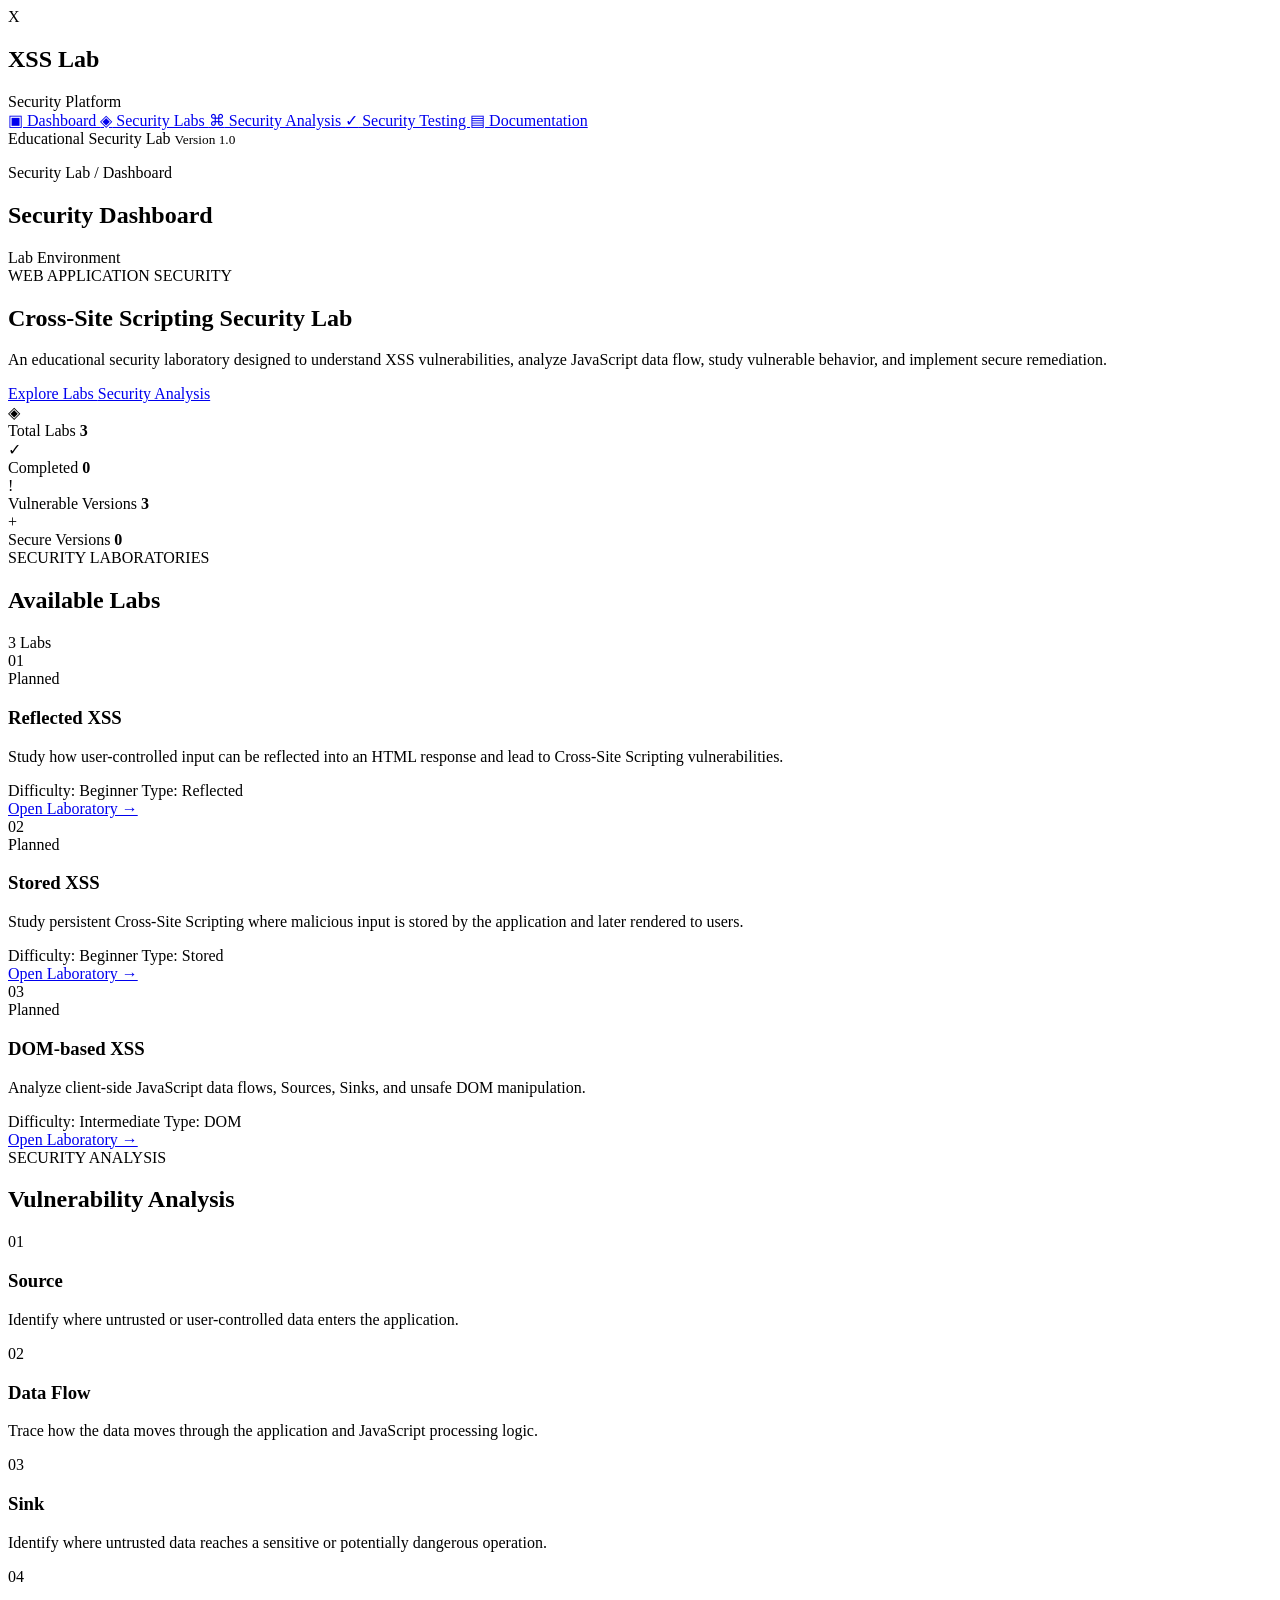
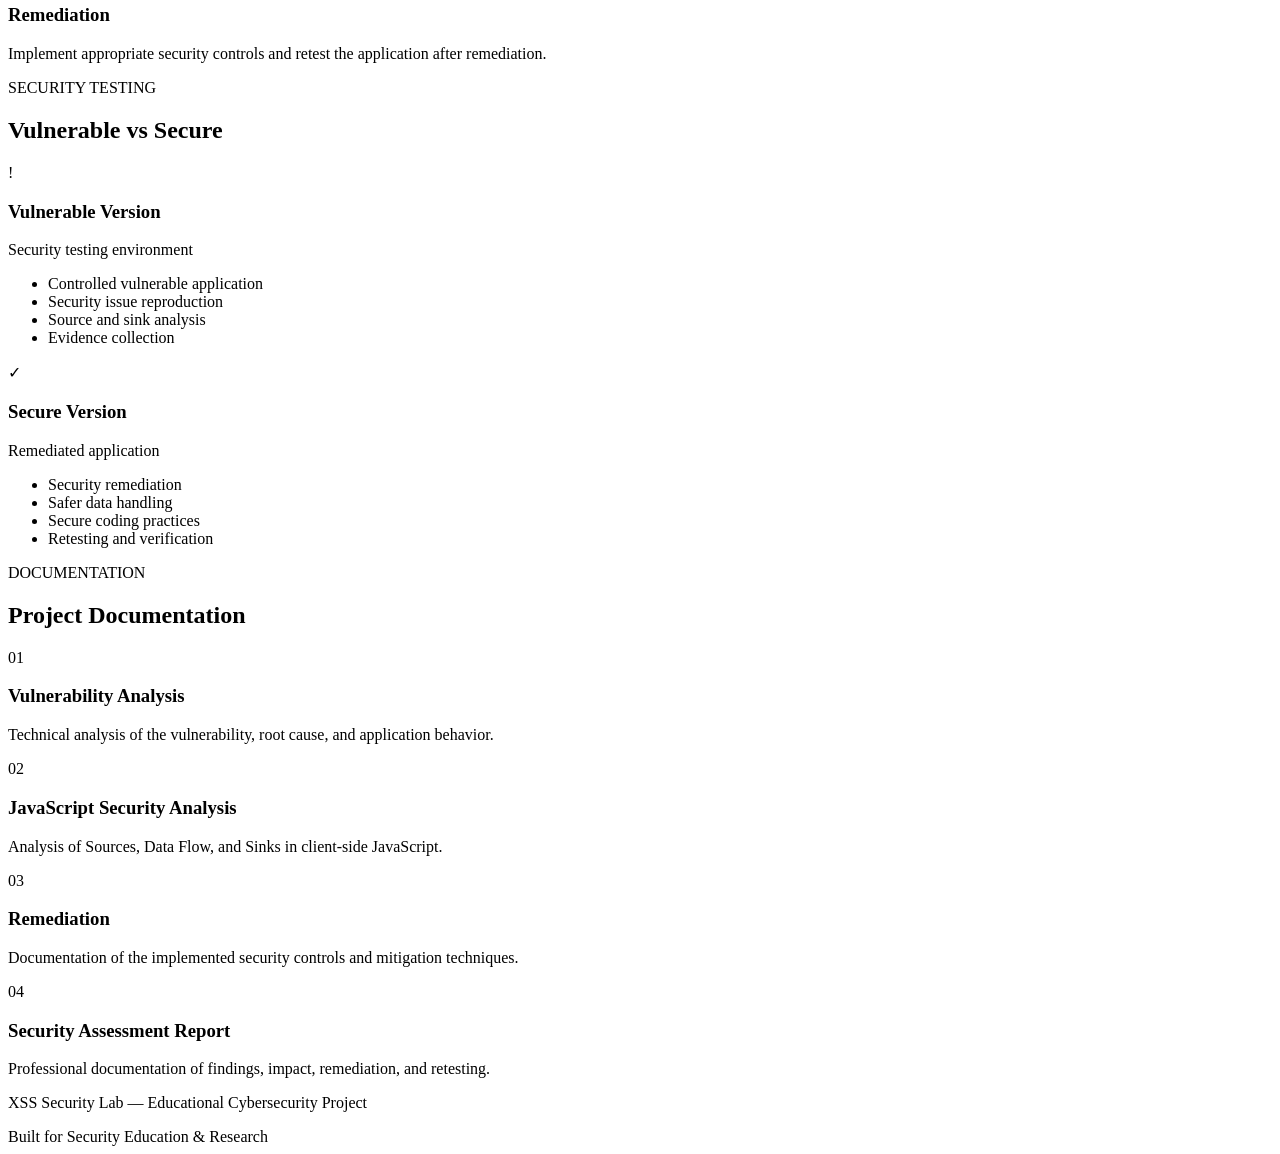
==== XSS-Security-labs/Dashboard/index.html @ 7c074885 "Create Dashboard/index.html" ====
<!DOCTYPE html>
<html lang="en">
<head>
    <meta charset="UTF-8">
    <meta name="viewport" content="width=device-width, initial-scale=1.0">

    <title>XSS Security Lab | Dashboard</title>

    <link rel="stylesheet" href="style.css">
</head>

<body>

    <div class="app">

        <!-- Sidebar -->
        <aside class="sidebar">

            <div class="brand">
                <div class="brand-icon">X</div>

                <div>
                    <h1>XSS Lab</h1>
                    <span>Security Platform</span>
                </div>
            </div>

            <nav class="navigation">

                <a href="#" class="nav-link active">
                    <span>▣</span>
                    Dashboard
                </a>

                <a href="#labs" class="nav-link">
                    <span>◈</span>
                    Security Labs
                </a>

                <a href="#analysis" class="nav-link">
                    <span>⌘</span>
                    Security Analysis
                </a>

                <a href="#testing" class="nav-link">
                    <span>✓</span>
                    Security Testing
                </a>

                <a href="#documentation" class="nav-link">
                    <span>▤</span>
                    Documentation
                </a>

            </nav>

            <div class="sidebar-footer">
                <span>Educational Security Lab</span>
                <small>Version 1.0</small>
            </div>

        </aside>


        <!-- Main Content -->
        <main class="main-content">

            <!-- Topbar -->
            <header class="topbar">

                <div>
                    <p class="breadcrumb">Security Lab / Dashboard</p>
                    <h2>Security Dashboard</h2>
                </div>

                <div class="status">
                    <span class="status-dot"></span>
                    Lab Environment
                </div>

            </header>


            <!-- Hero -->
            <section class="hero">

                <div class="hero-content">

                    <span class="eyebrow">
                        WEB APPLICATION SECURITY
                    </span>

                    <h1>
                        Cross-Site Scripting
                        <span>Security Lab</span>
                    </h1>

                    <p>
                        An educational security laboratory designed to
                        understand XSS vulnerabilities, analyze JavaScript
                        data flow, study vulnerable behavior, and implement
                        secure remediation.
                    </p>

                    <div class="hero-actions">

                        <a href="#labs" class="btn primary">
                            Explore Labs
                        </a>

                        <a href="#analysis" class="btn secondary">
                            Security Analysis
                        </a>

                    </div>

                </div>

            </section>


            <!-- Statistics -->
            <section class="stats-grid">

                <div class="stat-card">

                    <div class="stat-icon">◈</div>

                    <div>
                        <span>Total Labs</span>
                        <strong>3</strong>
                    </div>

                </div>


                <div class="stat-card">

                    <div class="stat-icon">✓</div>

                    <div>
                        <span>Completed</span>
                        <strong>0</strong>
                    </div>

                </div>


                <div class="stat-card">

                    <div class="stat-icon">!</div>

                    <div>
                        <span>Vulnerable Versions</span>
                        <strong>3</strong>
                    </div>

                </div>


                <div class="stat-card">

                    <div class="stat-icon">+</div>

                    <div>
                        <span>Secure Versions</span>
                        <strong>0</strong>
                    </div>

                </div>

            </section>


            <!-- Labs -->
            <section class="section" id="labs">

                <div class="section-header">

                    <div>
                        <span class="section-label">
                            SECURITY LABORATORIES
                        </span>

                        <h2>Available Labs</h2>
                    </div>

                    <span class="section-count">
                        3 Labs
                    </span>

                </div>


                <div class="labs-grid">


                    <!-- Reflected XSS -->
                    <article class="lab-card">

                        <div class="lab-header">

                            <div class="lab-number">
                                01
                            </div>

                            <span class="badge planned">
                                Planned
                            </span>

                        </div>

                        <h3>
                            Reflected XSS
                        </h3>

                        <p>
                            Study how user-controlled input can be reflected
                            into an HTML response and lead to Cross-Site
                            Scripting vulnerabilities.
                        </p>

                        <div class="lab-meta">

                            <span>
                                Difficulty: Beginner
                            </span>

                            <span>
                                Type: Reflected
                            </span>

                        </div>

                        <a
                            href="../labs/reflected-xss/index.html"
                            class="lab-link"
                        >
                            Open Laboratory →
                        </a>

                    </article>


                    <!-- Stored XSS -->
                    <article class="lab-card">

                        <div class="lab-header">

                            <div class="lab-number">
                                02
                            </div>

                            <span class="badge planned">
                                Planned
                            </span>

                        </div>

                        <h3>
                            Stored XSS
                        </h3>

                        <p>
                            Study persistent Cross-Site Scripting where
                            malicious input is stored by the application
                            and later rendered to users.
                        </p>

                        <div class="lab-meta">

                            <span>
                                Difficulty: Beginner
                            </span>

                            <span>
                                Type: Stored
                            </span>

                        </div>

                        <a
                            href="../labs/stored-xss/index.html"
                            class="lab-link"
                        >
                            Open Laboratory →
                        </a>

                    </article>


                    <!-- DOM XSS -->
                    <article class="lab-card">

                        <div class="lab-header">

                            <div class="lab-number">
                                03
                            </div>

                            <span class="badge planned">
                                Planned
                            </span>

                        </div>

                        <h3>
                            DOM-based XSS
                        </h3>

                        <p>
                            Analyze client-side JavaScript data flows,
                            Sources, Sinks, and unsafe DOM manipulation.
                        </p>

                        <div class="lab-meta">

                            <span>
                                Difficulty: Intermediate
                            </span>

                            <span>
                                Type: DOM
                            </span>

                        </div>

                        <a
                            href="../labs/dom-xss/index.html"
                            class="lab-link"
                        >
                            Open Laboratory →
                        </a>

                    </article>

                </div>

            </section>


            <!-- Security Analysis -->
            <section class="section" id="analysis">

                <div class="section-header">

                    <div>
                        <span class="section-label">
                            SECURITY ANALYSIS
                        </span>

                        <h2>Vulnerability Analysis</h2>
                    </div>

                </div>


                <div class="analysis-grid">

                    <div class="analysis-card">

                        <span class="analysis-number">
                            01
                        </span>

                        <h3>Source</h3>

                        <p>
                            Identify where untrusted or user-controlled
                            data enters the application.
                        </p>

                    </div>


                    <div class="analysis-card">

                        <span class="analysis-number">
                            02
                        </span>

                        <h3>Data Flow</h3>

                        <p>
                            Trace how the data moves through the application
                            and JavaScript processing logic.
                        </p>

                    </div>


                    <div class="analysis-card">

                        <span class="analysis-number">
                            03
                        </span>

                        <h3>Sink</h3>

                        <p>
                            Identify where untrusted data reaches a sensitive
                            or potentially dangerous operation.
                        </p>

                    </div>


                    <div class="analysis-card">

                        <span class="analysis-number">
                            04
                        </span>

                        <h3>Remediation</h3>

                        <p>
                            Implement appropriate security controls and
                            retest the application after remediation.
                        </p>

                    </div>

                </div>

            </section>


            <!-- Testing -->
            <section class="section" id="testing">

                <div class="section-header">

                    <div>
                        <span class="section-label">
                            SECURITY TESTING
                        </span>

                        <h2>Vulnerable vs Secure</h2>
                    </div>

                </div>


                <div class="comparison">

                    <div class="comparison-card vulnerable">

                        <div class="comparison-title">

                            <span class="comparison-icon">
                                !
                            </span>

                            <div>
                                <h3>Vulnerable Version</h3>
                                <span>Security testing environment</span>
                            </div>

                        </div>

                        <ul>

                            <li>
                                Controlled vulnerable application
                            </li>

                            <li>
                                Security issue reproduction
                            </li>

                            <li>
                                Source and sink analysis
                            </li>

                            <li>
                                Evidence collection
                            </li>

                        </ul>

                    </div>


                    <div class="comparison-card secure">

                        <div class="comparison-title">

                            <span class="comparison-icon">
                                ✓
                            </span>

                            <div>
                                <h3>Secure Version</h3>
                                <span>Remediated application</span>
                            </div>

                        </div>

                        <ul>

                            <li>
                                Security remediation
                            </li>

                            <li>
                                Safer data handling
                            </li>

                            <li>
                                Secure coding practices
                            </li>

                            <li>
                                Retesting and verification
                            </li>

                        </ul>

                    </div>

                </div>

            </section>


            <!-- Documentation -->
            <section class="section" id="documentation">

                <div class="section-header">

                    <div>
                        <span class="section-label">
                            DOCUMENTATION
                        </span>

                        <h2>Project Documentation</h2>
                    </div>

                </div>


                <div class="documentation-list">

                    <div class="doc-item">

                        <span>01</span>

                        <div>
                            <h3>Vulnerability Analysis</h3>

                            <p>
                                Technical analysis of the vulnerability,
                                root cause, and application behavior.
                            </p>
                        </div>

                    </div>


                    <div class="doc-item">

                        <span>02</span>

                        <div>
                            <h3>JavaScript Security Analysis</h3>

                            <p>
                                Analysis of Sources, Data Flow, and Sinks
                                in client-side JavaScript.
                            </p>
                        </div>

                    </div>


                    <div class="doc-item">

                        <span>03</span>

                        <div>
                            <h3>Remediation</h3>

                            <p>
                                Documentation of the implemented security
                                controls and mitigation techniques.
                            </p>
                        </div>

                    </div>


                    <div class="doc-item">

                        <span>04</span>

                        <div>
                            <h3>Security Assessment Report</h3>

                            <p>
                                Professional documentation of findings,
                                impact, remediation, and retesting.
                            </p>
                        </div>

                    </div>

                </div>

            </section>


            <!-- Footer -->
            <footer class="footer">

                <p>
                    XSS Security Lab — Educational Cybersecurity Project
                </p>

                <span>
                    Built for Security Education & Research
                </span>

            </footer>

        </main>

    </div>


    <script src="script.js"></script>

</body>
</html>
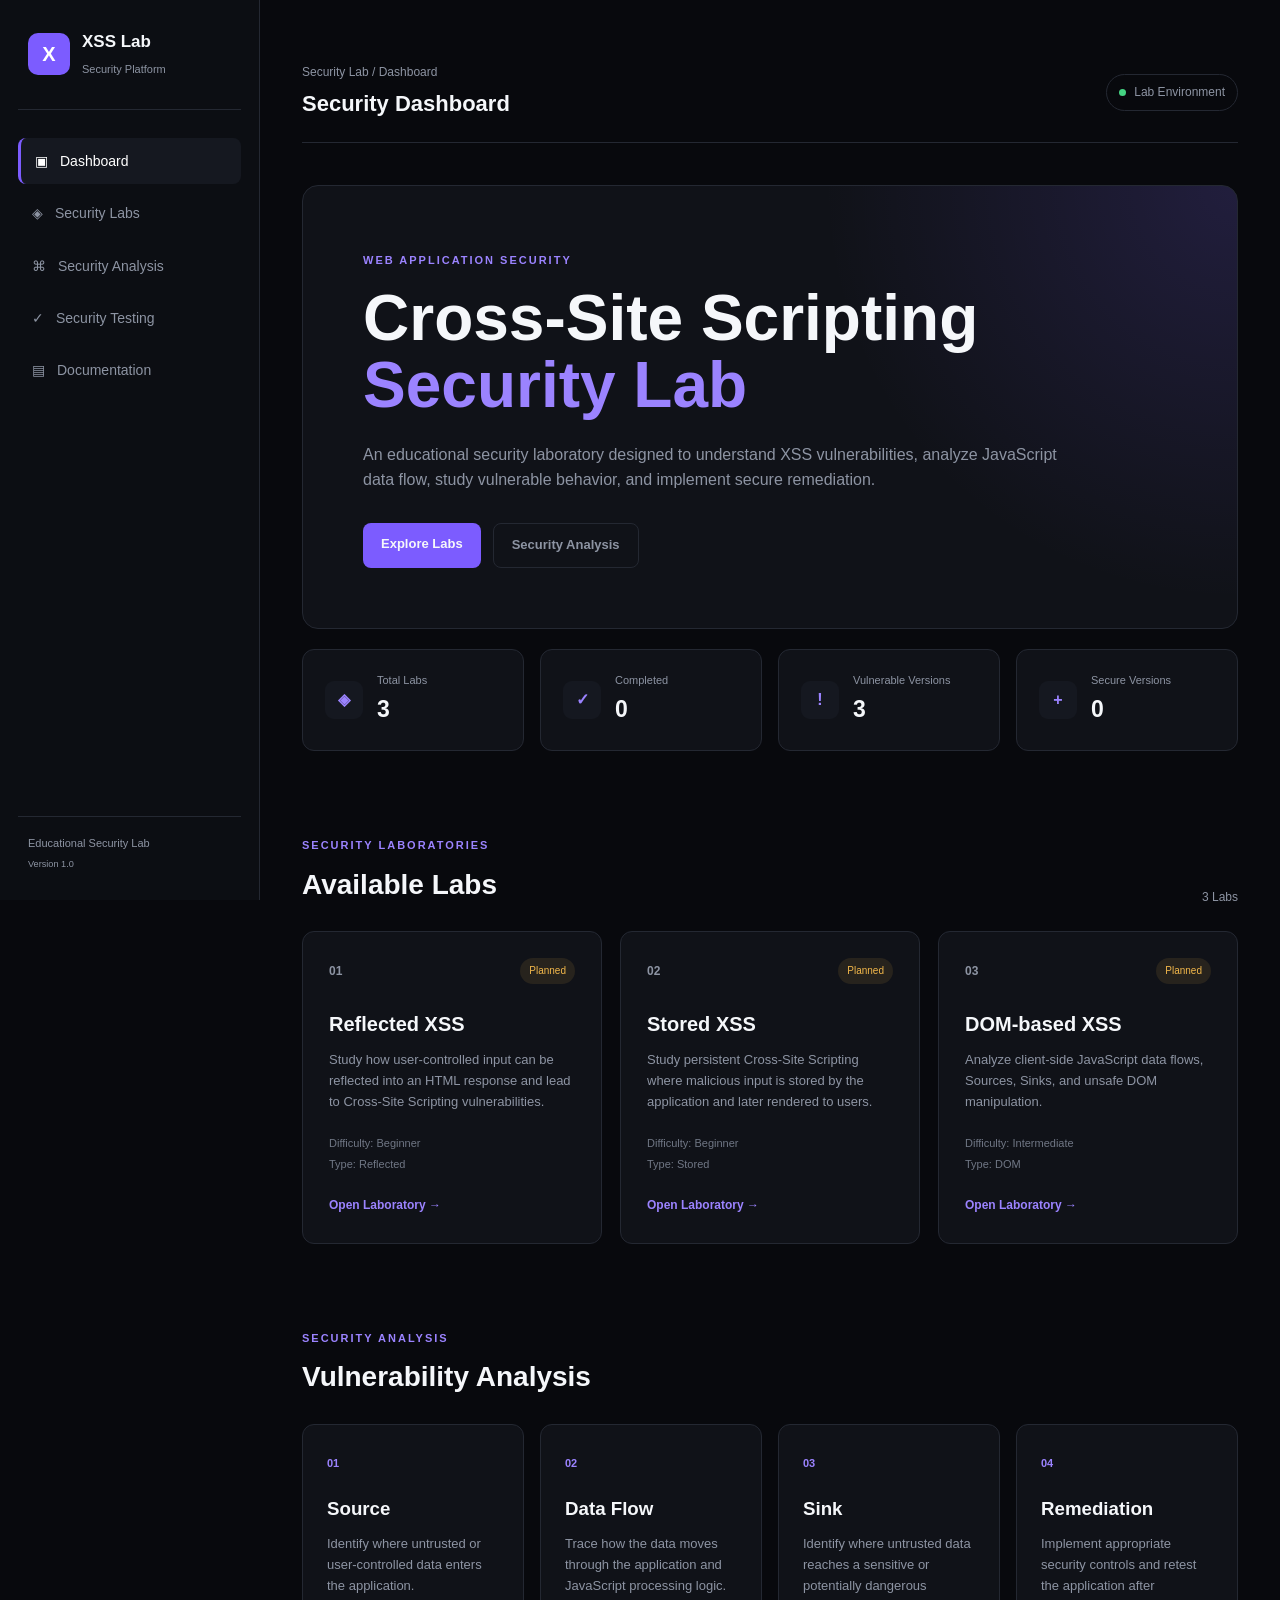
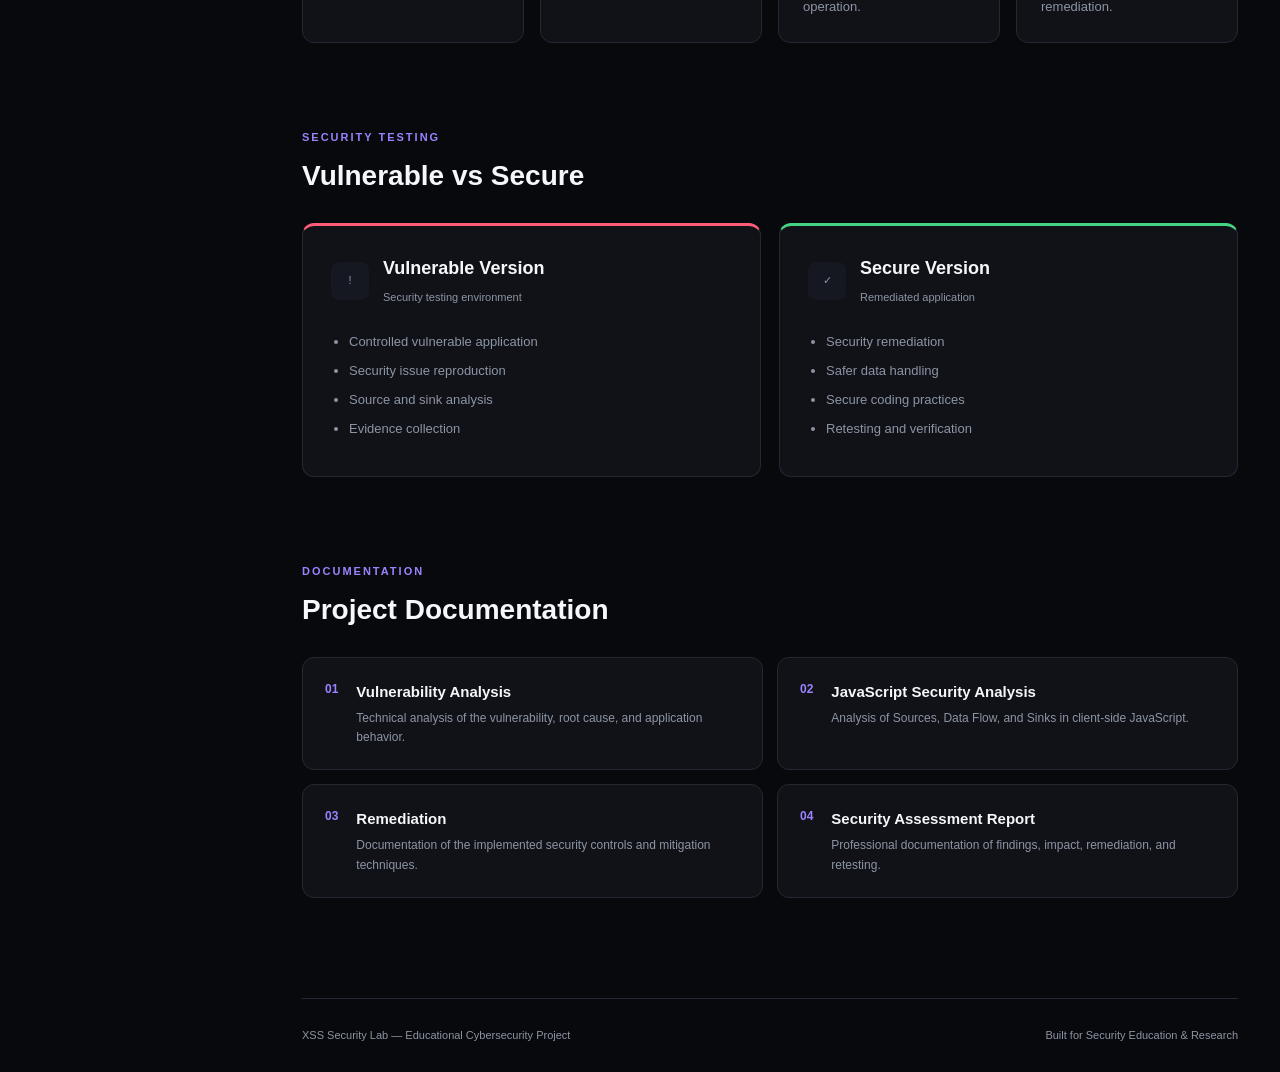
==== commit 0356d44e: "Update index.html" ====
--- a/XSS-Security-labs/Dashboard/index.html
+++ b/XSS-Security-labs/Dashboard/index.html
@@ -7,6 +7,16 @@
     <title>XSS Security Lab | Dashboard</title>
 
     <link rel="stylesheet" href="style.css">
+
+
+<a
+    href="../labs/reflected-xss/index.html"
+    class="lab-link"
+>
+    Open Laboratory →
+</a>
+
+
 </head>
 
 <body>
--- a/XSS-Security-labs/Dashboard/style.css
+++ b/XSS-Security-labs/Dashboard/style.css
@@ -0,0 +1,745 @@
+* {
+    margin: 0;
+    padding: 0;
+    box-sizing: border-box;
+}
+
+:root {
+    --bg: #08090d;
+    --panel: #101218;
+    --panel-light: #151820;
+    --border: #242832;
+    --text: #f5f7fa;
+    --muted: #8d94a3;
+    --accent: #7c5cff;
+    --accent-light: #9b83ff;
+    --danger: #ff5c7a;
+    --success: #45d483;
+    --warning: #f3b84b;
+}
+
+html {
+    scroll-behavior: smooth;
+}
+
+body {
+    font-family: Inter, Arial, sans-serif;
+    background: var(--bg);
+    color: var(--text);
+    line-height: 1.6;
+}
+
+a {
+    color: inherit;
+    text-decoration: none;
+}
+
+.app {
+    display: flex;
+    min-height: 100vh;
+}
+
+/* Sidebar */
+
+.sidebar {
+    width: 260px;
+    position: fixed;
+    top: 0;
+    left: 0;
+    bottom: 0;
+
+    display: flex;
+    flex-direction: column;
+
+    background: #0c0e13;
+    border-right: 1px solid var(--border);
+
+    padding: 28px 18px;
+}
+
+.brand {
+    display: flex;
+    align-items: center;
+    gap: 12px;
+
+    padding: 0 10px 28px;
+
+    border-bottom: 1px solid var(--border);
+}
+
+.brand-icon {
+    width: 42px;
+    height: 42px;
+
+    display: flex;
+    align-items: center;
+    justify-content: center;
+
+    background: var(--accent);
+    color: white;
+
+    border-radius: 10px;
+
+    font-size: 20px;
+    font-weight: 800;
+}
+
+.brand h1 {
+    font-size: 17px;
+}
+
+.brand span {
+    color: var(--muted);
+    font-size: 11px;
+}
+
+.navigation {
+    display: flex;
+    flex-direction: column;
+    gap: 6px;
+
+    margin-top: 28px;
+}
+
+.nav-link {
+    display: flex;
+    align-items: center;
+    gap: 12px;
+
+    padding: 12px 14px;
+
+    color: var(--muted);
+
+    border-radius: 8px;
+
+    font-size: 14px;
+
+    transition: 0.2s;
+}
+
+.nav-link:hover,
+.nav-link.active {
+    color: white;
+    background: var(--panel-light);
+}
+
+.nav-link.active {
+    border-left: 3px solid var(--accent);
+}
+
+.sidebar-footer {
+    margin-top: auto;
+
+    padding: 18px 10px 0;
+
+    border-top: 1px solid var(--border);
+
+    color: var(--muted);
+
+    font-size: 11px;
+}
+
+.sidebar-footer small {
+    display: block;
+    margin-top: 5px;
+}
+
+/* Main */
+
+.main-content {
+    width: calc(100% - 260px);
+    margin-left: 260px;
+    padding: 0 42px;
+}
+
+/* Topbar */
+
+.topbar {
+    min-height: 100px;
+
+    display: flex;
+    align-items: center;
+    justify-content: space-between;
+
+    border-bottom: 1px solid var(--border);
+}
+
+.breadcrumb {
+    color: var(--muted);
+    font-size: 12px;
+    margin-bottom: 4px;
+}
+
+.topbar h2 {
+    font-size: 22px;
+}
+
+.status {
+    display: flex;
+    align-items: center;
+    gap: 8px;
+
+    padding: 8px 12px;
+
+    border: 1px solid var(--border);
+    border-radius: 30px;
+
+    color: var(--muted);
+
+    font-size: 12px;
+}
+
+.status-dot {
+    width: 7px;
+    height: 7px;
+
+    background: var(--success);
+
+    border-radius: 50%;
+}
+
+/* Hero */
+
+.hero {
+    margin-top: 42px;
+
+    padding: 60px;
+
+    border: 1px solid var(--border);
+    border-radius: 16px;
+
+    background:
+        radial-gradient(
+            circle at top right,
+            rgba(124, 92, 255, 0.16),
+            transparent 40%
+        ),
+        var(--panel);
+}
+
+.eyebrow,
+.section-label {
+    color: var(--accent-light);
+
+    font-size: 11px;
+    font-weight: 700;
+
+    letter-spacing: 2px;
+}
+
+.hero h1 {
+    max-width: 750px;
+
+    margin-top: 14px;
+
+    font-size: clamp(36px, 5vw, 64px);
+
+    line-height: 1.05;
+}
+
+.hero h1 span {
+    display: block;
+    color: var(--accent-light);
+}
+
+.hero p {
+    max-width: 700px;
+
+    margin-top: 22px;
+
+    color: var(--muted);
+
+    font-size: 16px;
+}
+
+.hero-actions {
+    display: flex;
+    gap: 12px;
+
+    margin-top: 30px;
+}
+
+.btn {
+    padding: 11px 18px;
+
+    border-radius: 8px;
+
+    font-size: 13px;
+    font-weight: 600;
+
+    transition: 0.2s;
+}
+
+.btn.primary {
+    background: var(--accent);
+}
+
+.btn.primary:hover {
+    background: var(--accent-light);
+}
+
+.btn.secondary {
+    border: 1px solid var(--border);
+    color: var(--muted);
+}
+
+.btn.secondary:hover {
+    color: white;
+    background: var(--panel-light);
+}
+
+/* Stats */
+
+.stats-grid {
+    display: grid;
+
+    grid-template-columns:
+        repeat(4, 1fr);
+
+    gap: 16px;
+
+    margin-top: 20px;
+}
+
+.stat-card {
+    display: flex;
+    align-items: center;
+    gap: 14px;
+
+    padding: 22px;
+
+    background: var(--panel);
+
+    border: 1px solid var(--border);
+
+    border-radius: 12px;
+}
+
+.stat-icon {
+    width: 38px;
+    height: 38px;
+
+    display: flex;
+    align-items: center;
+    justify-content: center;
+
+    border-radius: 9px;
+
+    background: var(--panel-light);
+
+    color: var(--accent-light);
+
+    font-weight: bold;
+}
+
+.stat-card span {
+    display: block;
+
+    color: var(--muted);
+
+    font-size: 11px;
+}
+
+.stat-card strong {
+    display: block;
+
+    margin-top: 2px;
+
+    font-size: 23px;
+}
+
+/* Sections */
+
+.section {
+    padding-top: 80px;
+}
+
+.section-header {
+    display: flex;
+    align-items: flex-end;
+    justify-content: space-between;
+
+    margin-bottom: 24px;
+}
+
+.section-header h2 {
+    margin-top: 6px;
+
+    font-size: 28px;
+}
+
+.section-count {
+    color: var(--muted);
+    font-size: 12px;
+}
+
+/* Labs */
+
+.labs-grid {
+    display: grid;
+
+    grid-template-columns:
+        repeat(3, 1fr);
+
+    gap: 18px;
+}
+
+.lab-card {
+    padding: 26px;
+
+    background: var(--panel);
+
+    border: 1px solid var(--border);
+
+    border-radius: 12px;
+
+    transition: 0.25s;
+}
+
+.lab-card:hover {
+    transform: translateY(-4px);
+
+    border-color: #3b4050;
+}
+
+.lab-header {
+    display: flex;
+    align-items: center;
+    justify-content: space-between;
+}
+
+.lab-number {
+    color: var(--muted);
+
+    font-size: 12px;
+    font-weight: 700;
+}
+
+.badge {
+    padding: 5px 9px;
+
+    border-radius: 20px;
+
+    font-size: 10px;
+}
+
+.badge.planned {
+    color: var(--warning);
+    background: rgba(243, 184, 75, 0.1);
+}
+
+.lab-card h3 {
+    margin-top: 24px;
+
+    font-size: 20px;
+}
+
+.lab-card p {
+    margin-top: 10px;
+
+    color: var(--muted);
+
+    font-size: 13px;
+}
+
+.lab-meta {
+    display: flex;
+    flex-direction: column;
+    gap: 4px;
+
+    margin-top: 22px;
+
+    color: #707785;
+
+    font-size: 11px;
+}
+
+.lab-link {
+    display: inline-block;
+
+    margin-top: 22px;
+
+    color: var(--accent-light);
+
+    font-size: 12px;
+    font-weight: 600;
+}
+
+/* Analysis */
+
+.analysis-grid {
+    display: grid;
+
+    grid-template-columns:
+        repeat(4, 1fr);
+
+    gap: 16px;
+}
+
+.analysis-card {
+    padding: 24px;
+
+    background: var(--panel);
+
+    border: 1px solid var(--border);
+
+    border-radius: 12px;
+}
+
+.analysis-number {
+    color: var(--accent-light);
+
+    font-size: 11px;
+    font-weight: bold;
+}
+
+.analysis-card h3 {
+    margin-top: 20px;
+}
+
+.analysis-card p {
+    margin-top: 10px;
+
+    color: var(--muted);
+
+    font-size: 13px;
+}
+
+/* Comparison */
+
+.comparison {
+    display: grid;
+
+    grid-template-columns:
+        repeat(2, 1fr);
+
+    gap: 18px;
+}
+
+.comparison-card {
+    padding: 28px;
+
+    border-radius: 12px;
+
+    border: 1px solid var(--border);
+
+    background: var(--panel);
+}
+
+.comparison-card.vulnerable {
+    border-top: 3px solid var(--danger);
+}
+
+.comparison-card.secure {
+    border-top: 3px solid var(--success);
+}
+
+.comparison-title {
+    display: flex;
+    align-items: center;
+    gap: 14px;
+}
+
+.comparison-icon {
+    width: 38px;
+    height: 38px;
+
+    display: flex;
+    align-items: center;
+    justify-content: center;
+
+    border-radius: 8px;
+
+    background: var(--panel-light);
+}
+
+.comparison-card h3 {
+    font-size: 18px;
+}
+
+.comparison-card span {
+    color: var(--muted);
+
+    font-size: 11px;
+}
+
+.comparison-card ul {
+    margin-top: 24px;
+
+    padding-left: 18px;
+
+    color: var(--muted);
+
+    font-size: 13px;
+}
+
+.comparison-card li {
+    margin-bottom: 8px;
+}
+
+/* Documentation */
+
+.documentation-list {
+    display: grid;
+
+    grid-template-columns:
+        repeat(2, 1fr);
+
+    gap: 14px;
+}
+
+.doc-item {
+    display: flex;
+    gap: 18px;
+
+    padding: 22px;
+
+    background: var(--panel);
+
+    border: 1px solid var(--border);
+
+    border-radius: 12px;
+}
+
+.doc-item > span {
+    color: var(--accent-light);
+
+    font-size: 12px;
+    font-weight: bold;
+}
+
+.doc-item h3 {
+    font-size: 15px;
+}
+
+.doc-item p {
+    margin-top: 5px;
+
+    color: var(--muted);
+
+    font-size: 12px;
+}
+
+/* Footer */
+
+.footer {
+    display: flex;
+    align-items: center;
+    justify-content: space-between;
+
+    margin-top: 100px;
+
+    padding: 28px 0;
+
+    border-top: 1px solid var(--border);
+
+    color: var(--muted);
+
+    font-size: 11px;
+}
+
+/* Responsive */
+
+@media (max-width: 1100px) {
+
+    .stats-grid {
+        grid-template-columns:
+            repeat(2, 1fr);
+    }
+
+    .labs-grid {
+        grid-template-columns:
+            1fr;
+    }
+
+    .analysis-grid {
+        grid-template-columns:
+            repeat(2, 1fr);
+    }
+
+}
+
+@media (max-width: 800px) {
+
+    .sidebar {
+        position: static;
+
+        width: 100%;
+
+        height: auto;
+    }
+
+    .app {
+        display: block;
+    }
+
+    .main-content {
+        width: 100%;
+        margin-left: 0;
+
+        padding: 0 18px;
+    }
+
+    .navigation {
+        flex-direction: row;
+
+        overflow-x: auto;
+    }
+
+    .nav-link {
+        white-space: nowrap;
+    }
+
+    .topbar {
+        padding: 20px 0;
+    }
+
+    .hero {
+        padding: 32px 24px;
+    }
+
+    .hero h1 {
+        font-size: 38px;
+    }
+
+    .comparison {
+        grid-template-columns:
+            1fr;
+    }
+
+    .documentation-list {
+        grid-template-columns:
+            1fr;
+    }
+
+}
+
+@media (max-width: 500px) {
+
+    .stats-grid {
+        grid-template-columns:
+            1fr;
+    }
+
+    .analysis-grid {
+        grid-template-columns:
+            1fr;
+    }
+
+    .hero-actions {
+        flex-direction: column;
+    }
+
+    .btn {
+        text-align: center;
+    }
+
+    .footer {
+        flex-direction: column;
+
+        gap: 8px;
+
+        text-align: center;
+    }
+
+}
